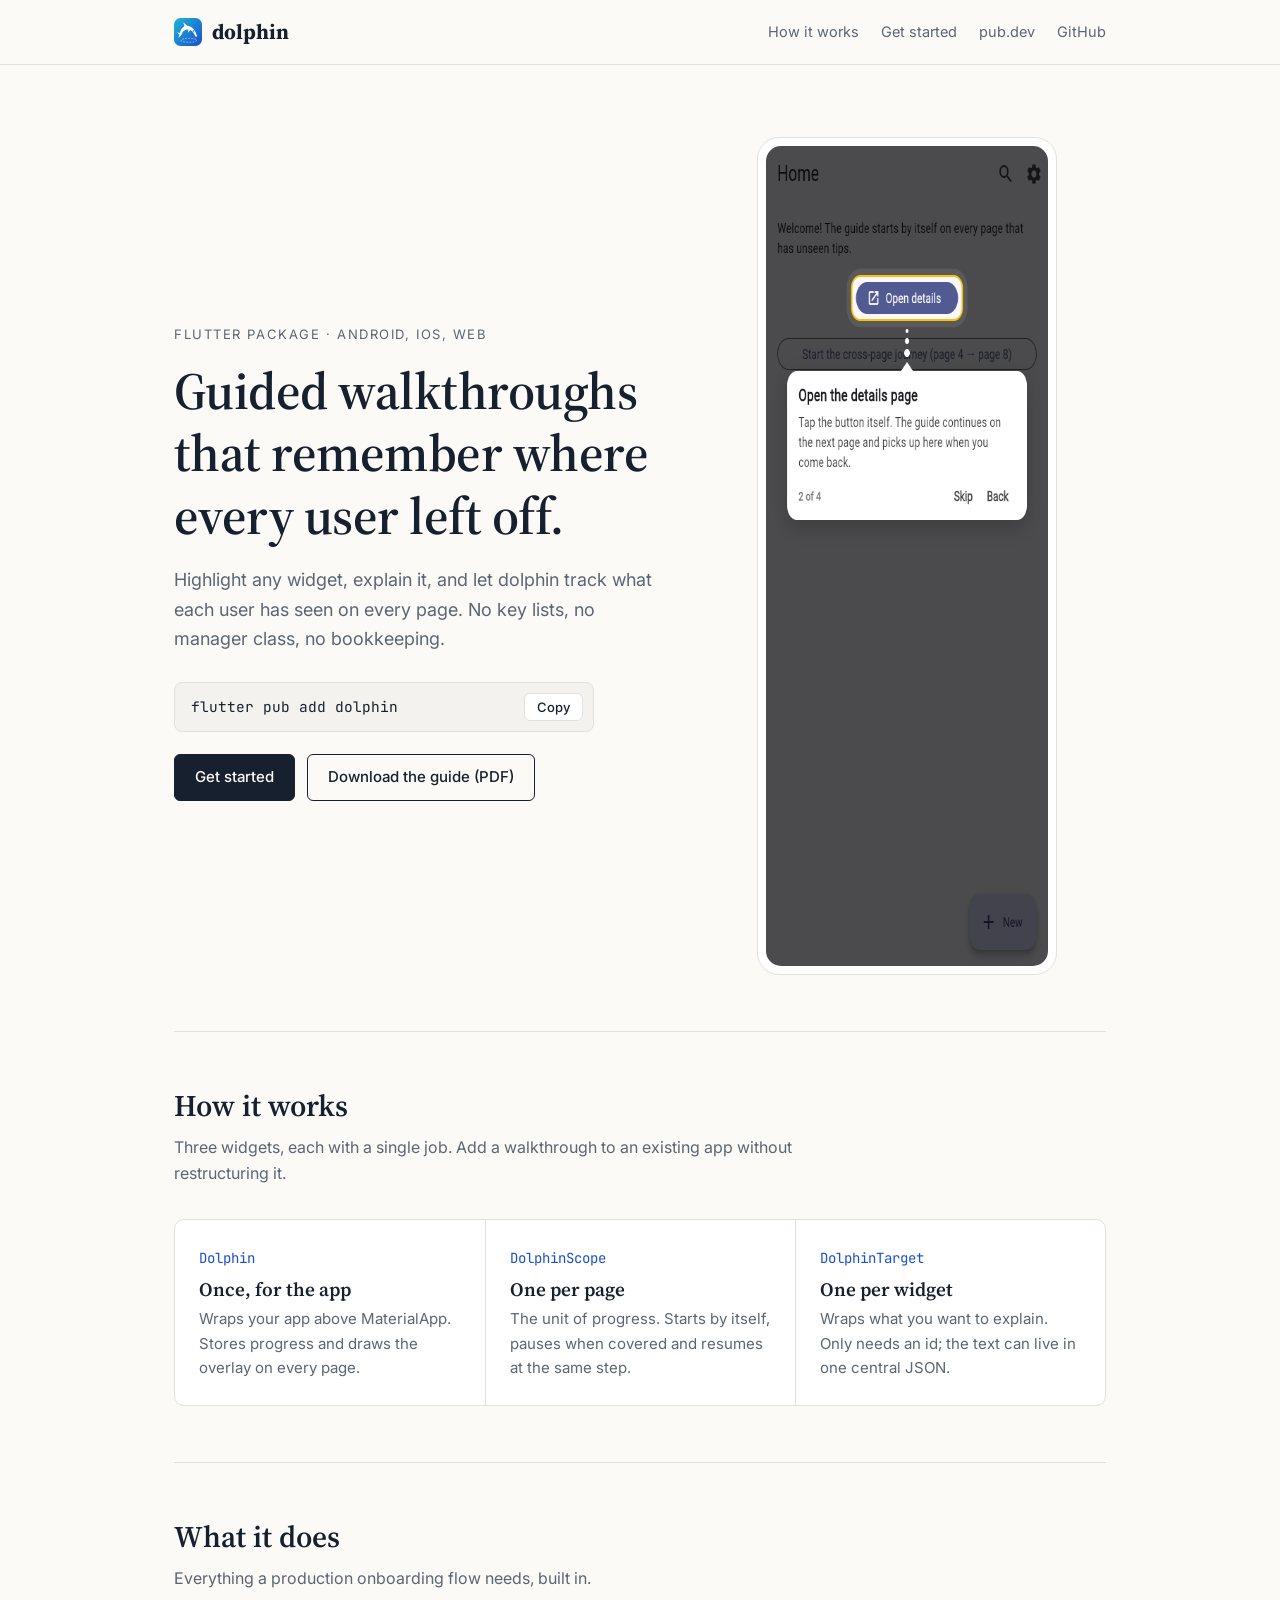
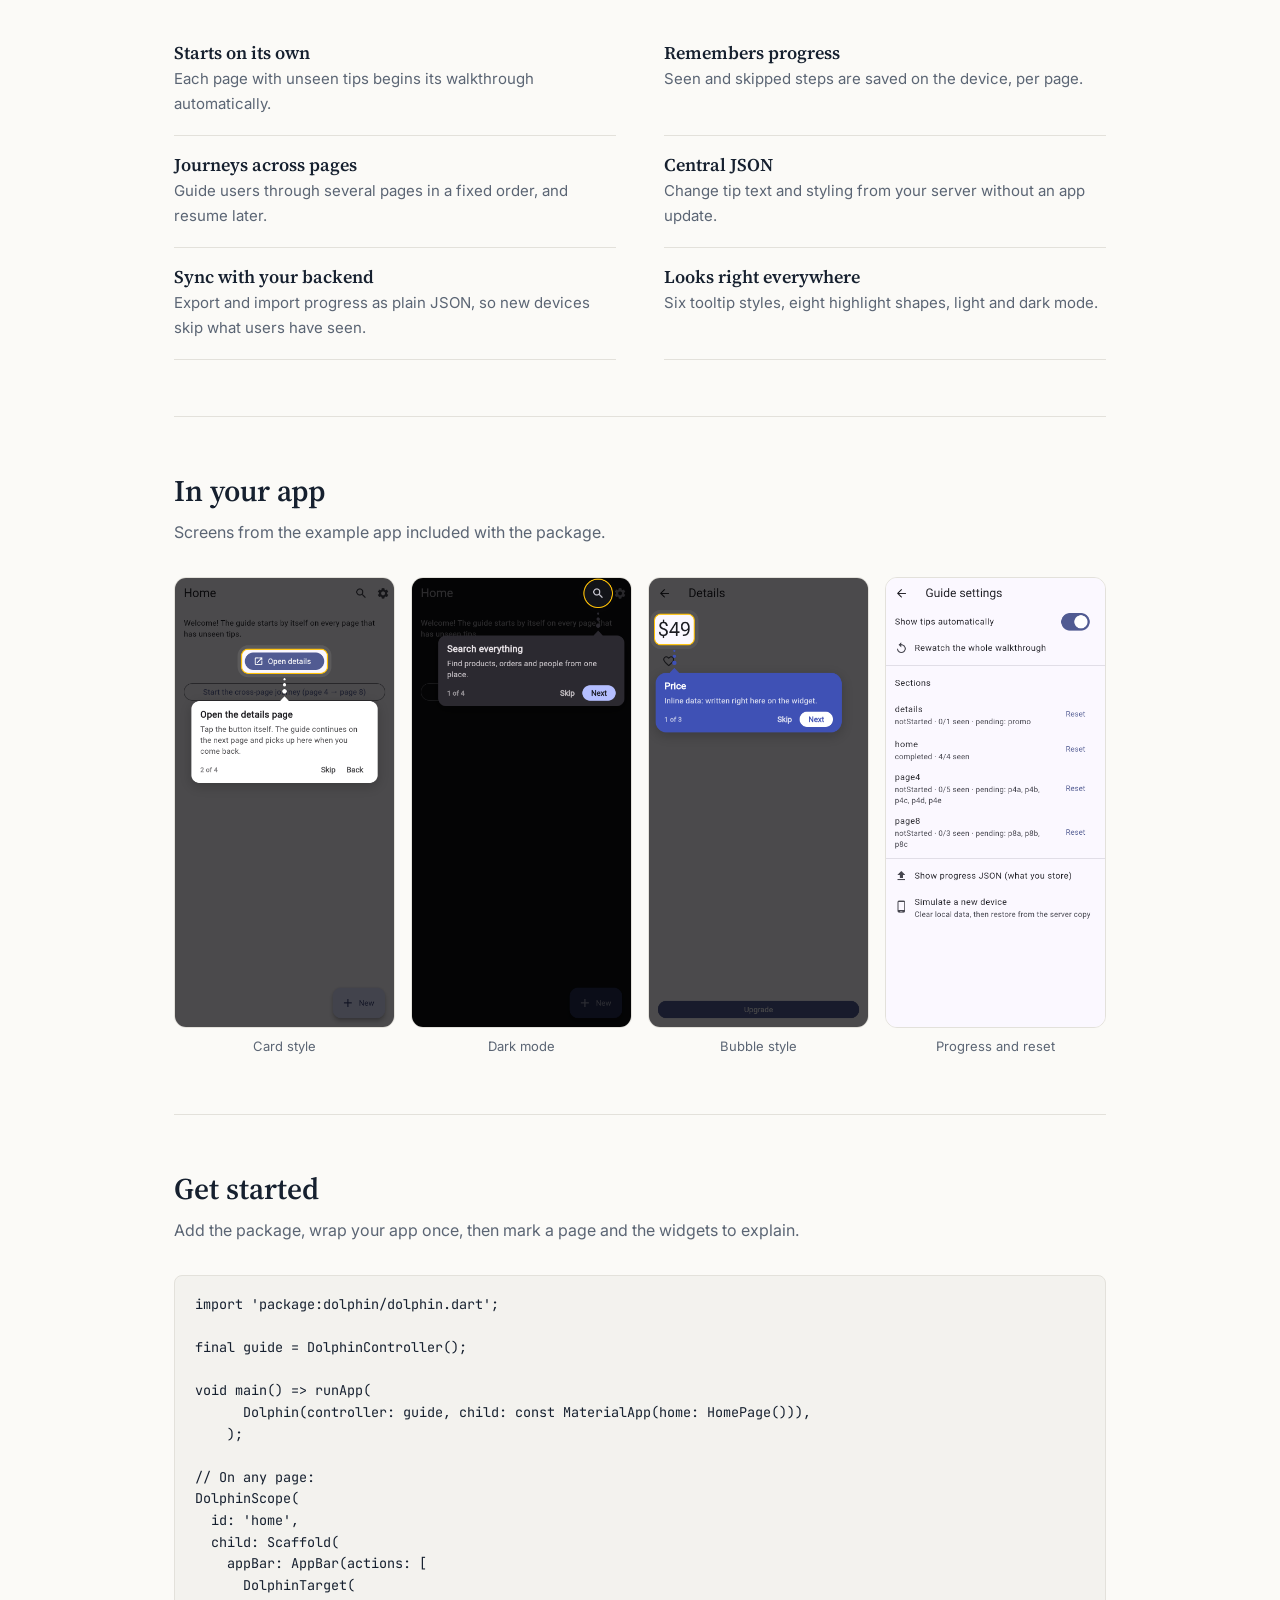
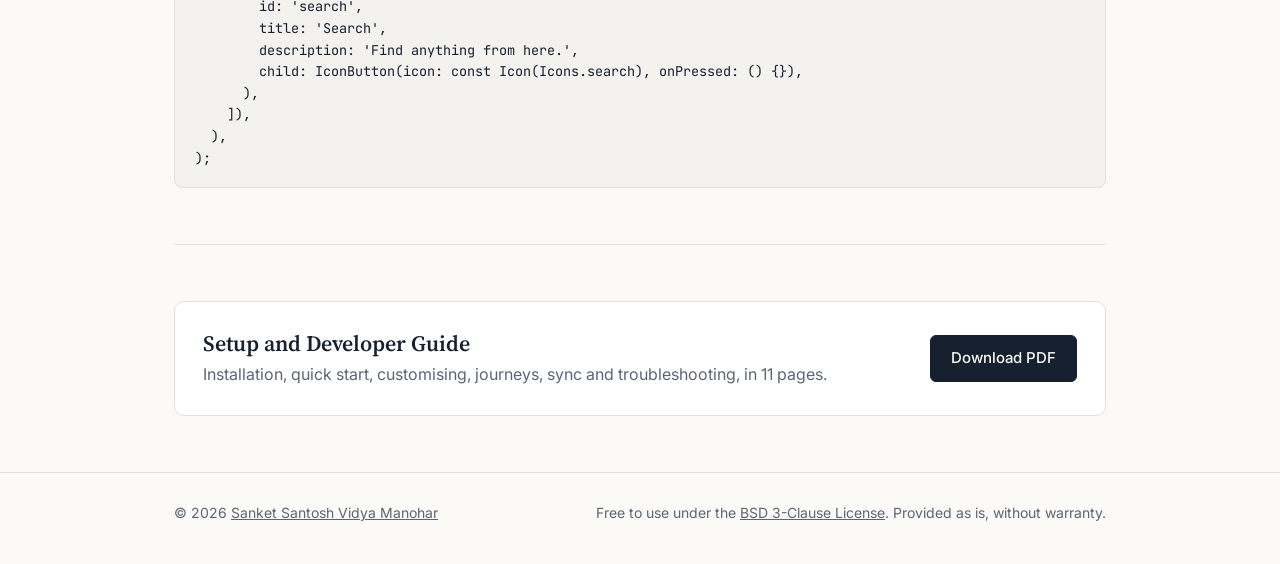
==== website/index.html @ 65385b64 "dolphin 1.0.0" ====
<!doctype html>
<html lang="en">
<head>
<meta charset="utf-8">
<meta name="viewport" content="width=device-width, initial-scale=1">
<title>dolphin · Guided walkthroughs for Flutter</title>
<meta name="description" content="dolphin is a Flutter package for guided walkthroughs and showcase tooltips that remember what each user has seen, resume across pages and sync progress.">
<meta name="author" content="Sanket Santosh Vidya Manohar">
<link rel="canonical" href="https://sanket-manohar.github.io/dolphin/">
<meta property="og:title" content="dolphin · Guided walkthroughs for Flutter">
<meta property="og:description" content="Walkthroughs that remember where every user left off. Free to use, for Android, iOS and web.">
<meta property="og:image" content="https://raw.githubusercontent.com/sanket-manohar/dolphin/main/doc/banner.png">
<meta name="twitter:card" content="summary_large_image">
<link rel="icon" href="assets/logo.svg" type="image/svg+xml">
<link rel="preconnect" href="https://fonts.googleapis.com">
<link rel="preconnect" href="https://fonts.gstatic.com" crossorigin>
<link href="https://fonts.googleapis.com/css2?family=Source+Serif+4:opsz,wght@8..60,400;8..60,600;8..60,700&family=Inter:wght@400;500;600&family=JetBrains+Mono:wght@400&display=swap" rel="stylesheet">
<style>
:root { --bg: #fbfaf7; --surface: #ffffff; --ink: #16202f; --muted: #5b6574; --rule: #e3e1db; --accent: #1A4FD0; --code: #f3f2ee; }
@media (prefers-color-scheme: dark) {
  :root { --bg: #11151c; --surface: #171c25; --ink: #e8eaee; --muted: #9aa3b2; --rule: #273040; --accent: #8fb0ff; --code: #1c2230; }
}
* { box-sizing: border-box; }
html { scroll-behavior: smooth; }
body { margin: 0; background: var(--bg); color: var(--ink); font: 16px/1.65 Inter, system-ui, sans-serif; }
a { color: inherit; }
.wrap { max-width: 980px; margin: 0 auto; padding: 0 24px; }
h1, h2, h3 { font-family: 'Source Serif 4', Georgia, serif; font-weight: 600; line-height: 1.2; margin: 0; }
code, pre { font-family: 'JetBrains Mono', ui-monospace, monospace; font-variant-ligatures: none; }

header { border-bottom: 1px solid var(--rule); }
header .wrap { display: flex; align-items: center; justify-content: space-between; height: 64px; }
.brand { display: flex; align-items: center; gap: 10px; text-decoration: none; font-family: 'Source Serif 4', serif; font-weight: 700; font-size: 21px; }
.brand img { width: 28px; height: 28px; }
nav { display: flex; gap: 22px; font-size: 14.5px; }
nav a { text-decoration: none; color: var(--muted); }
nav a:hover { color: var(--ink); }

.hero { padding: 72px 0 56px; display: grid; grid-template-columns: 1.1fr .9fr; gap: 48px; align-items: center; }
.eyebrow { font-size: 13px; letter-spacing: .12em; text-transform: uppercase; color: var(--muted); margin-bottom: 14px; }
.hero h1 { font-size: clamp(36px, 5vw, 52px); letter-spacing: -.01em; }
.hero p.lead { color: var(--muted); font-size: 18px; margin: 18px 0 28px; max-width: 34em; }
.install { display: flex; align-items: center; justify-content: space-between; gap: 12px; background: var(--code); border: 1px solid var(--rule); border-radius: 8px; padding: 10px 10px 10px 16px; max-width: 420px; font-size: 14.5px; }
.install button { border: 1px solid var(--rule); background: var(--surface); color: var(--ink); border-radius: 6px; padding: 5px 12px; font: 500 13px Inter, sans-serif; cursor: pointer; }
.actions { display: flex; flex-wrap: wrap; gap: 12px; margin-top: 22px; }
.btn { display: inline-block; text-decoration: none; padding: 10px 20px; border-radius: 6px; font-weight: 500; font-size: 15px; border: 1px solid var(--ink); }
.btn.primary { background: var(--ink); color: var(--bg); }
.btn:hover { opacity: .85; }
.shot { justify-self: center; width: 100%; max-width: 300px; border: 1px solid var(--rule); border-radius: 22px; padding: 8px; background: var(--surface); }
.shot img { display: block; width: 100%; border-radius: 15px; }

section { padding: 56px 0; border-top: 1px solid var(--rule); }
section h2 { font-size: 30px; margin-bottom: 10px; }
section .sub { color: var(--muted); max-width: 40em; margin: 0 0 32px; }

.three { display: grid; grid-template-columns: repeat(3, 1fr); gap: 0; border: 1px solid var(--rule); border-radius: 10px; background: var(--surface); }
.three div { padding: 24px; }
.three div + div { border-left: 1px solid var(--rule); }
.three code { font-size: 14px; color: var(--accent); }
.three h3 { font-size: 19px; margin: 8px 0 6px; }
.three p { margin: 0; color: var(--muted); font-size: 15px; }

.feats { display: grid; grid-template-columns: repeat(2, 1fr); gap: 0 48px; }
.feats div { padding: 18px 0; border-bottom: 1px solid var(--rule); }
.feats h3 { font-size: 18px; margin-bottom: 4px; }
.feats p { margin: 0; color: var(--muted); font-size: 15px; }

pre { background: var(--code); border: 1px solid var(--rule); border-radius: 8px; padding: 18px 20px; font-size: 13.5px; line-height: 1.6; overflow-x: auto; margin: 0; }
.gallery { display: grid; grid-template-columns: repeat(4, 1fr); gap: 16px; }
.gallery figure { margin: 0; }
.gallery img { width: 100%; display: block; border: 1px solid var(--rule); border-radius: 12px; }
.gallery figcaption { font-size: 13px; color: var(--muted); margin-top: 8px; text-align: center; }

.guide { display: flex; align-items: center; justify-content: space-between; gap: 24px; flex-wrap: wrap; border: 1px solid var(--rule); border-radius: 10px; padding: 28px; background: var(--surface); }
.guide h3 { font-size: 22px; margin-bottom: 4px; }
.guide p { margin: 0; color: var(--muted); }

footer { border-top: 1px solid var(--rule); padding: 28px 0 40px; font-size: 14px; color: var(--muted); }
footer .wrap { display: flex; flex-wrap: wrap; justify-content: space-between; gap: 8px 24px; }

@media (max-width: 760px) {
  nav a.hide-s { display: none; }
  .hero { grid-template-columns: 1fr; padding: 44px 0 40px; gap: 36px; }
  .three { grid-template-columns: 1fr; }
  .three div + div { border-left: 0; border-top: 1px solid var(--rule); }
  .feats { grid-template-columns: 1fr; }
  .gallery { grid-template-columns: repeat(2, 1fr); }
}
</style>
</head>
<body>

<header>
  <div class="wrap">
    <a class="brand" href="#"><img src="assets/logo.svg" alt="" width="28" height="28">dolphin</a>
    <nav>
      <a class="hide-s" href="#how">How it works</a>
      <a class="hide-s" href="#start">Get started</a>
      <a href="https://pub.dev/packages/dolphin">pub.dev</a>
      <a href="https://github.com/sanket-manohar/dolphin">GitHub</a>
    </nav>
  </div>
</header>

<main class="wrap">
  <div class="hero">
    <div>
      <p class="eyebrow">Flutter package · Android, iOS, web</p>
      <h1>Guided walkthroughs that remember where every user left off.</h1>
      <p class="lead">Highlight any widget, explain it, and let dolphin track what each user has seen on every page. No key lists, no manager class, no bookkeeping.</p>
      <div class="install"><code id="cmd">flutter pub add dolphin</code><button type="button" id="copy">Copy</button></div>
      <div class="actions">
        <a class="btn primary" href="#start">Get started</a>
        <a class="btn" href="dolphin-guide.pdf">Download the guide (PDF)</a>
      </div>
    </div>
    <div class="shot"><img src="assets/light.png" alt="A dolphin walkthrough step highlighting a button" width="400" height="820"></div>
  </div>

  <section id="how">
    <h2>How it works</h2>
    <p class="sub">Three widgets, each with a single job. Add a walkthrough to an existing app without restructuring it.</p>
    <div class="three">
      <div><code>Dolphin</code><h3>Once, for the app</h3><p>Wraps your app above MaterialApp. Stores progress and draws the overlay on every page.</p></div>
      <div><code>DolphinScope</code><h3>One per page</h3><p>The unit of progress. Starts by itself, pauses when covered and resumes at the same step.</p></div>
      <div><code>DolphinTarget</code><h3>One per widget</h3><p>Wraps what you want to explain. Only needs an id; the text can live in one central JSON.</p></div>
    </div>
  </section>

  <section>
    <h2>What it does</h2>
    <p class="sub">Everything a production onboarding flow needs, built in.</p>
    <div class="feats">
      <div><h3>Starts on its own</h3><p>Each page with unseen tips begins its walkthrough automatically.</p></div>
      <div><h3>Remembers progress</h3><p>Seen and skipped steps are saved on the device, per page.</p></div>
      <div><h3>Journeys across pages</h3><p>Guide users through several pages in a fixed order, and resume later.</p></div>
      <div><h3>Central JSON</h3><p>Change tip text and styling from your server without an app update.</p></div>
      <div><h3>Sync with your backend</h3><p>Export and import progress as plain JSON, so new devices skip what users have seen.</p></div>
      <div><h3>Looks right everywhere</h3><p>Six tooltip styles, eight highlight shapes, light and dark mode.</p></div>
    </div>
  </section>

  <section>
    <h2>In your app</h2>
    <p class="sub">Screens from the example app included with the package.</p>
    <div class="gallery">
      <figure><img src="assets/light.png" alt="Card tooltip in light mode"><figcaption>Card style</figcaption></figure>
      <figure><img src="assets/dark.png" alt="Card tooltip in dark mode"><figcaption>Dark mode</figcaption></figure>
      <figure><img src="assets/bubble.png" alt="Bubble tooltip with dots pointer"><figcaption>Bubble style</figcaption></figure>
      <figure><img src="assets/progress.png" alt="Settings page with progress"><figcaption>Progress and reset</figcaption></figure>
    </div>
  </section>

  <section id="start">
    <h2>Get started</h2>
    <p class="sub">Add the package, wrap your app once, then mark a page and the widgets to explain.</p>
<pre><code>import 'package:dolphin/dolphin.dart';

final guide = DolphinController();

void main() => runApp(
      Dolphin(controller: guide, child: const MaterialApp(home: HomePage())),
    );

// On any page:
DolphinScope(
  id: 'home',
  child: Scaffold(
    appBar: AppBar(actions: [
      DolphinTarget(
        id: 'search',
        title: 'Search',
        description: 'Find anything from here.',
        child: IconButton(icon: const Icon(Icons.search), onPressed: () {}),
      ),
    ]),
  ),
);</code></pre>
  </section>

  <section>
    <div class="guide">
      <div><h3>Setup and Developer Guide</h3><p>Installation, quick start, customising, journeys, sync and troubleshooting, in 11 pages.</p></div>
      <a class="btn primary" href="dolphin-guide.pdf">Download PDF</a>
    </div>
  </section>
</main>

<footer>
  <div class="wrap">
    <span>© 2026 <a href="https://sanketmanohar.com">Sanket Santosh Vidya Manohar</a></span>
    <span>Free to use under the <a href="https://github.com/sanket-manohar/dolphin/blob/main/LICENSE">BSD 3-Clause License</a>. Provided as is, without warranty.</span>
  </div>
</footer>

<script>
document.getElementById('copy').addEventListener('click', function () {
  var b = this;
  navigator.clipboard.writeText(document.getElementById('cmd').textContent).then(function () {
    b.textContent = 'Copied';
    setTimeout(function () { b.textContent = 'Copy'; }, 1500);
  }).catch(function () {});
});
</script>
</body>
</html>
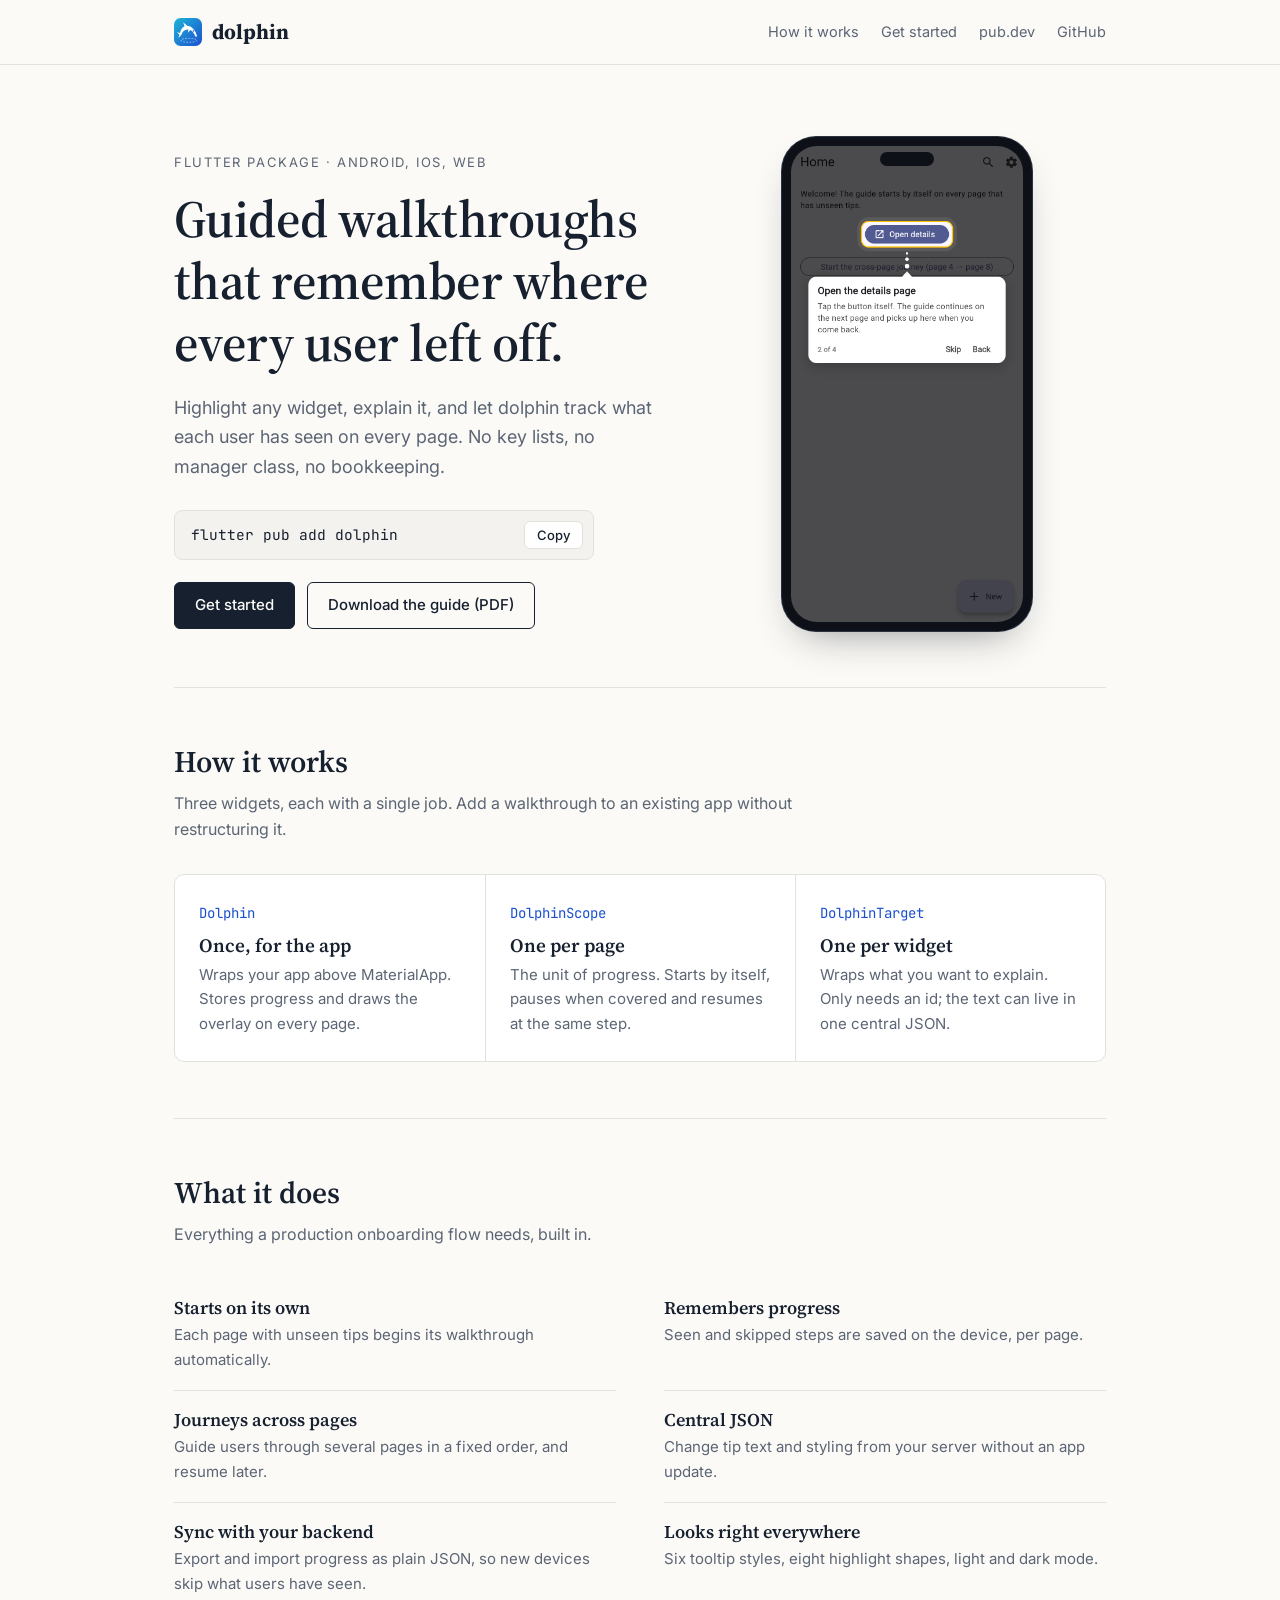
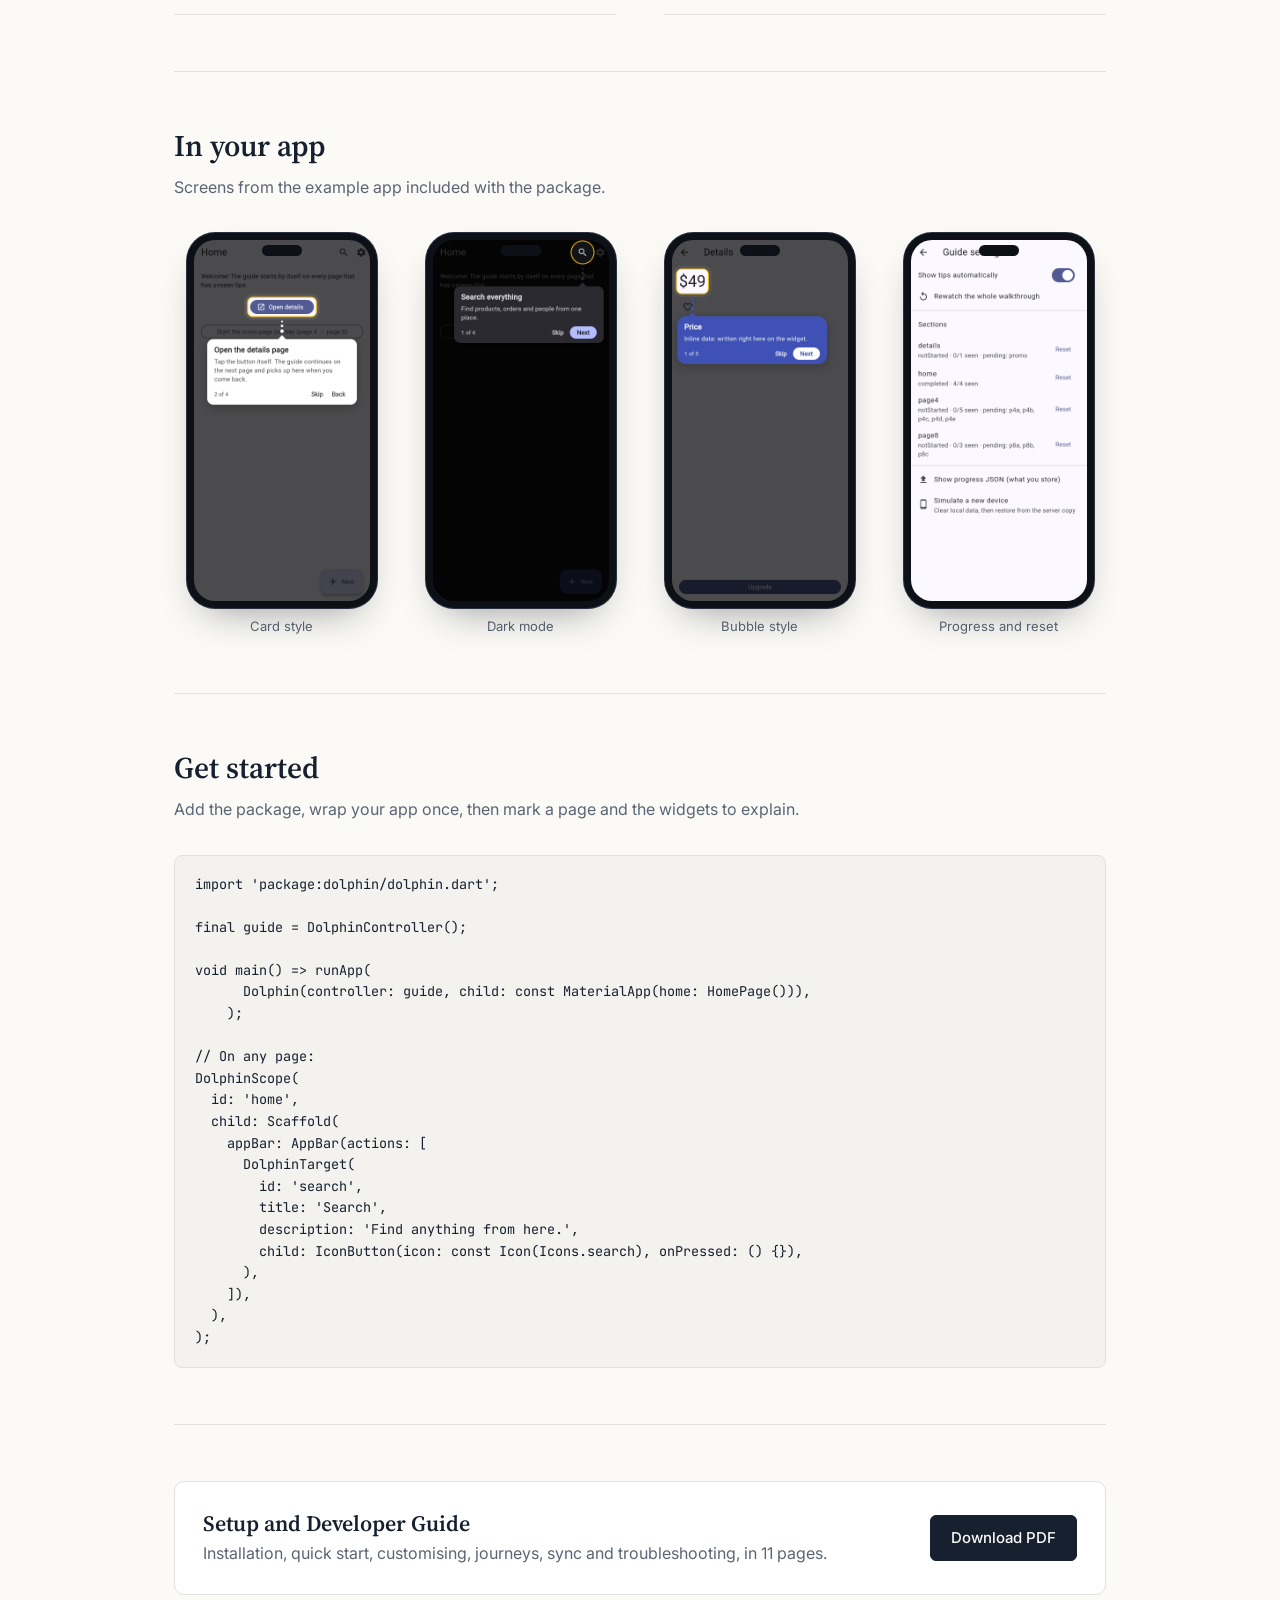
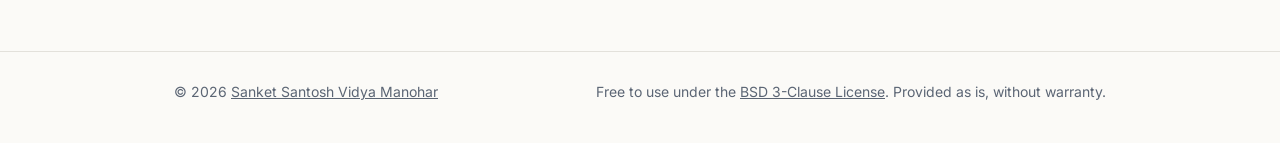
==== commit bea71ca2: "Show screenshots at phone size" ====
--- a/website/index.html
+++ b/website/index.html
@@ -46,8 +46,10 @@
 .btn { display: inline-block; text-decoration: none; padding: 10px 20px; border-radius: 6px; font-weight: 500; font-size: 15px; border: 1px solid var(--ink); }
 .btn.primary { background: var(--ink); color: var(--bg); }
 .btn:hover { opacity: .85; }
-.shot { justify-self: center; width: 100%; max-width: 300px; border: 1px solid var(--rule); border-radius: 22px; padding: 8px; background: var(--surface); }
-.shot img { display: block; width: 100%; border-radius: 15px; }
+.phone { position: relative; width: 100%; max-width: 250px; margin: 0 auto; padding: 9px; background: #0d1117; border-radius: 34px; box-shadow: 0 0 0 1px #2a3240, 0 18px 40px -18px rgba(13,17,23,.45); }
+.phone::before { content: ""; position: absolute; top: 15px; left: 50%; width: 54px; height: 14px; margin-left: -27px; background: #0d1117; border-radius: 10px; z-index: 1; }
+.phone img { display: block; width: 100%; height: auto; aspect-ratio: 400 / 820; object-fit: cover; border-radius: 26px; }
+.shot { justify-self: center; width: 100%; }
 
 section { padding: 56px 0; border-top: 1px solid var(--rule); }
 section h2 { font-size: 30px; margin-bottom: 10px; }
@@ -66,9 +68,11 @@
 .feats p { margin: 0; color: var(--muted); font-size: 15px; }
 
 pre { background: var(--code); border: 1px solid var(--rule); border-radius: 8px; padding: 18px 20px; font-size: 13.5px; line-height: 1.6; overflow-x: auto; margin: 0; }
-.gallery { display: grid; grid-template-columns: repeat(4, 1fr); gap: 16px; }
+.gallery { display: grid; grid-template-columns: repeat(4, 1fr); gap: 24px; }
 .gallery figure { margin: 0; }
-.gallery img { width: 100%; display: block; border: 1px solid var(--rule); border-radius: 12px; }
+.gallery .phone { max-width: 190px; padding: 7px; border-radius: 28px; }
+.gallery .phone::before { top: 12px; width: 40px; height: 11px; margin-left: -20px; }
+.gallery .phone img { border-radius: 21px; }
 .gallery figcaption { font-size: 13px; color: var(--muted); margin-top: 8px; text-align: center; }
 
 .guide { display: flex; align-items: center; justify-content: space-between; gap: 24px; flex-wrap: wrap; border: 1px solid var(--rule); border-radius: 10px; padding: 28px; background: var(--surface); }
@@ -84,7 +88,8 @@
   .three { grid-template-columns: 1fr; }
   .three div + div { border-left: 0; border-top: 1px solid var(--rule); }
   .feats { grid-template-columns: 1fr; }
-  .gallery { grid-template-columns: repeat(2, 1fr); }
+  .gallery { grid-template-columns: repeat(2, 1fr); gap: 20px 14px; }
+  .phone { max-width: 220px; }
 }
 </style>
 </head>
@@ -114,7 +119,7 @@
         <a class="btn" href="dolphin-guide.pdf">Download the guide (PDF)</a>
       </div>
     </div>
-    <div class="shot"><img src="assets/light.png" alt="A dolphin walkthrough step highlighting a button" width="400" height="820"></div>
+    <div class="shot"><div class="phone"><img src="assets/light.png" alt="A dolphin walkthrough step highlighting a button" width="400" height="820"></div></div>
   </div>
 
   <section id="how">
@@ -144,10 +149,10 @@
     <h2>In your app</h2>
     <p class="sub">Screens from the example app included with the package.</p>
     <div class="gallery">
-      <figure><img src="assets/light.png" alt="Card tooltip in light mode"><figcaption>Card style</figcaption></figure>
-      <figure><img src="assets/dark.png" alt="Card tooltip in dark mode"><figcaption>Dark mode</figcaption></figure>
-      <figure><img src="assets/bubble.png" alt="Bubble tooltip with dots pointer"><figcaption>Bubble style</figcaption></figure>
-      <figure><img src="assets/progress.png" alt="Settings page with progress"><figcaption>Progress and reset</figcaption></figure>
+      <figure><div class="phone"><img src="assets/light.png" alt="Card tooltip in light mode" width="400" height="820"></div><figcaption>Card style</figcaption></figure>
+      <figure><div class="phone"><img src="assets/dark.png" alt="Card tooltip in dark mode" width="400" height="820"></div><figcaption>Dark mode</figcaption></figure>
+      <figure><div class="phone"><img src="assets/bubble.png" alt="Bubble tooltip with dots pointer" width="400" height="820"></div><figcaption>Bubble style</figcaption></figure>
+      <figure><div class="phone"><img src="assets/progress.png" alt="Settings page with progress" width="400" height="820"></div><figcaption>Progress and reset</figcaption></figure>
     </div>
   </section>
 
